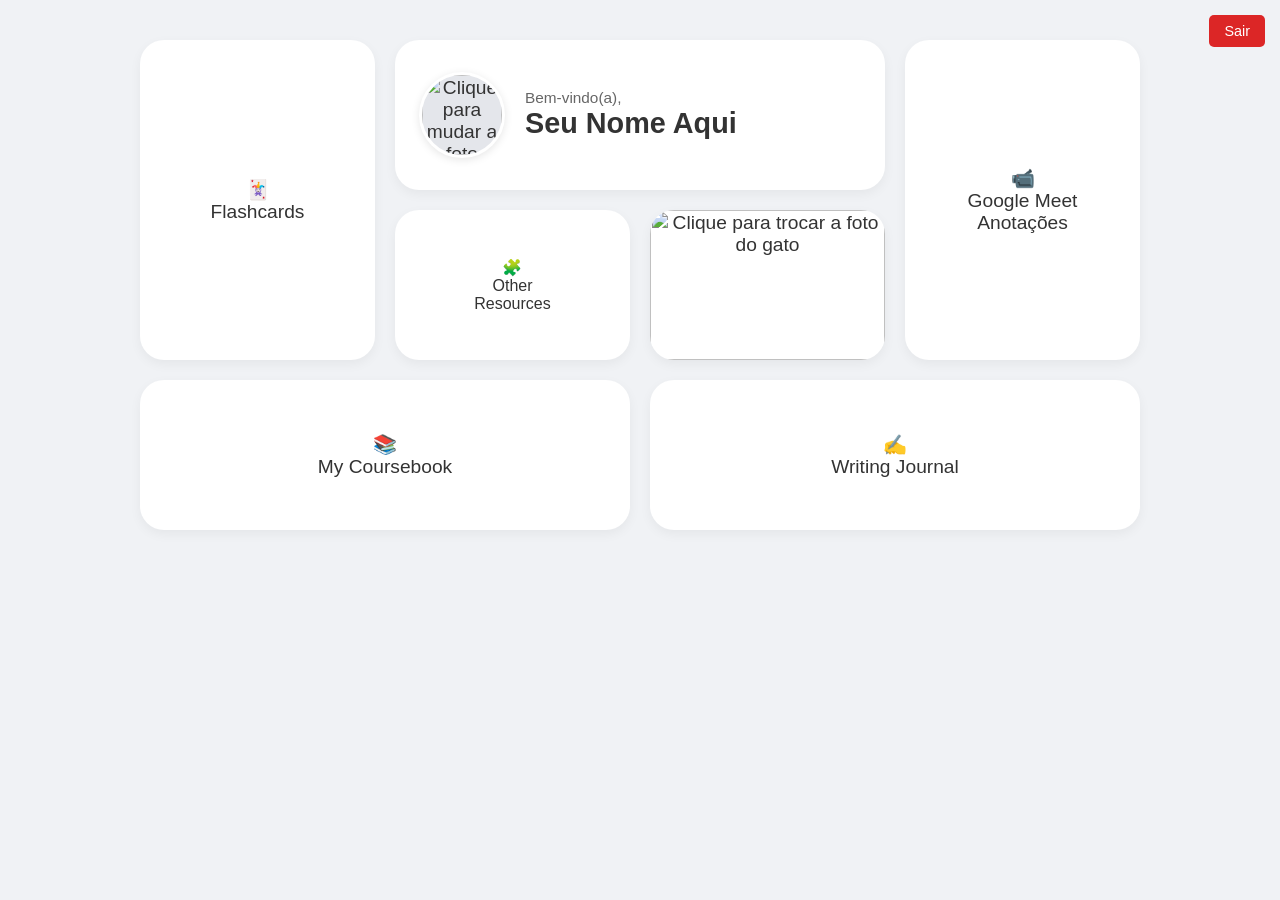
==== dashboard.html @ 0b94dd60 "[add]" ====
<!DOCTYPE html>
<html lang="pt-BR">

<head>
    <meta charset="UTF-8">
    <meta name="viewport" content="width=device-width, initial-scale=1.0">
    <title>Meu Dashboard de Estudos</title>
    <!-- Conectando o arquivo de design (CSS) -->
    <link rel="stylesheet" href="style.css">
</head>

<body>
    <div style="position: absolute; top: 15px; right: 15px;">
        <button id="logout-btn" onclick="signOut()" style="padding: 8px 15px; background-color: #dc2626; color: white; border: none; border-radius: 5px; cursor: pointer; font-size: 0.9em;">Sair</button>
    </div>

    <div class="bento-grid">
        <div class="card flashcards" onclick="abrirAnotacao('Flashcards')">
            🃏<br>Flashcards
        </div>

        <div class="card profile">
            <input type="file" id="upload-foto" accept="image/*" style="display: none;">
            <img src="https://ui-avatars.com/api/?name=User&background=random" id="foto-img" class="foto-perfil"
                title="Clique para mudar a foto">

            <div style="text-align: left; width: 100%;">
                <p style="margin: 0; font-size: 0.8em; color: #666;">Bem-vindo(a),</p>
                <div contenteditable="true" id="nome-txt" class="nome-usuario" onblur="salvarNome()">Seu Nome Aqui</div>
            </div>
        </div>

        <div class="card meet" onclick="abrirAnotacao('Google Meet')">
            📹<br>Google Meet<br>Anotações
        </div>

        <div class="card coursebook" onclick="abrirAnotacao('My Coursebook')">
            📚<br>My Coursebook
        </div>

        <div class="card other" onclick="abrirAnotacao('Other Resources')">
            🧩<br>Other<br>Resources
        </div>
        <div class="card foto-gato-card">
            <input type="file" id="upload-gato" accept="image/*" style="display: none;">
            <img src="https://images.unsplash.com/photo-1514888286974-6c03e2ca1dba?auto=format&fit=crop&w=500&q=80"
                id="img-gato" class="gato-estilo" title="Clique para trocar a foto do gato">
        </div>
        <div class="card journal" onclick="abrirAnotacao('Writing Journal')">
            ✍️<br>Writing Journal
        </div>
    </div>

    <!-- Janela Flutuante de Anotações -->
    <div class="modal-overlay" id="modal">
        <div class="modal-content">
            <h2 id="modal-titulo">Título</h2>

            <!-- Esta div vai receber o texto ou a tabela dinamicamente -->
            <div id="modal-conteudo"></div>

            <button class="btn-fechar" onclick="fecharModal()">Fechar Janela</button>
        </div>
    </div>

    <!-- Supabase -->
    <script src="https://cdn.jsdelivr.net/npm/@supabase/supabase-js@2"></script>
    <!-- Conectando o arquivo de lógica (JavaScript) -->
    <script src="script.js"></script>
</body>

</html>
---- style.css ----
body {
    font-family: 'Segoe UI', Tahoma, Geneva, Verdana, sans-serif;
    background-color: #f0f2f5;
    color: #333;
    margin: 0;
    padding: 40px 20px;
    display: flex;
    justify-content: center;
}

.bento-grid {
    display: grid;
    grid-template-columns: repeat(4, 1fr);
    grid-auto-rows: minmax(150px, auto);
    gap: 20px;
    max-width: 1000px;
    width: 100%;
}

.card {
    background-color: #ffffff;
    border-radius: 24px;
    padding: 24px;
    box-shadow: 0 4px 12px rgba(0, 0, 0, 0.05);
    transition: transform 0.2s, box-shadow 0.2s;
    display: flex;
    flex-direction: column;
    justify-content: center;
    align-items: center;
    text-align: center;
    cursor: pointer;
    font-size: 1.2em;
    font-weight: 500;
}

.card:hover {
    transform: translateY(-4px);
    box-shadow: 0 8px 24px rgba(0, 0, 0, 0.1);
}

.auth-panel {
    max-width: 1000px;
    width: 100%;
    margin: 0 auto 24px auto;
}

.auth-box {
    background: #fff;
    border-radius: 20px;
    box-shadow: 0 4px 12px rgba(0,0,0,0.05);
    padding: 20px;
    display: flex;
    flex-direction: column;
    gap: 14px;
}

.auth-box h3 {
    margin: 0;
    color: #1f2937;
}

.auth-form {
    display: flex;
    flex-wrap: wrap;
    gap: 10px;
    align-items: center;
}

.auth-form input {
    flex: 1 1 180px;
    border: 1px solid #d1d5db;
    border-radius: 12px;
    padding: 12px 14px;
    font-size: 0.95em;
}

.auth-actions {
    display: flex;
    gap: 10px;
    flex-wrap: wrap;
}

.auth-actions button {
    border: none;
    border-radius: 10px;
    padding: 11px 16px;
    cursor: pointer;
    font-weight: 600;
    background: #2563eb;
    color: white;
}

.auth-actions button.secondary {
    background: #e5e7eb;
    color: #111827;
}

.auth-actions button.danger {
    background: #dc2626;
}

.auth-status {
    margin: 0;
    color: #475569;
    font-size: 0.9em;
}

.hidden {
    display: none;
}

.flashcards { grid-column: 1 / 2; grid-row: 1 / 3; }
.profile { 
    grid-column: 2 / 4; 
    grid-row: 1 / 2; 
    cursor: default;
    flex-direction: row;
    gap: 20px;
}
.meet { grid-column: 4 / 5; grid-row: 1 / 3; }
.coursebook { grid-column: 1 / 3; grid-row: 3 / 4; }
/* Other Resources fica na coluna do meio (coluna 2, linha 2) */
.other { 
    grid-column: 2 / 3; 
    grid-row: 2 / 3; 
    font-size: 1em; 
}

/* O card do Gato fica exatamente ao lado, na coluna 3, linha 2 */
.foto-gato-card {
    grid-column: 3 / 4; 
    grid-row: 2 / 3; 
    padding: 0 !important;
    overflow: hidden;
    cursor: pointer;
}

.gato-estilo {
    width: 100%;
    height: 100%;
    object-fit: cover;
    display: block;
    transition: transform 0.3s;
}

.gato-estilo:hover {
    transform: scale(1.05);
}
.journal { grid-column: 3 / 5; grid-row: 3 / 4; }

.foto-perfil {
    width: 80px;
    height: 80px;
    background-color: #e4e6eb;
    border-radius: 50%;
    object-fit: cover;
    cursor: pointer;
    border: 3px solid #fff;
    box-shadow: 0 2px 8px rgba(0,0,0,0.1);
}
.foto-perfil:hover { opacity: 0.8; }

.nome-usuario {
    font-size: 1.5em;
    font-weight: bold;
    border: none;
    outline: none;
    background: transparent;
    width: 100%;
    border-bottom: 2px dashed transparent;
}
.nome-usuario:focus { border-bottom: 2px dashed #ccc; }

.modal-overlay {
    display: none;
    position: fixed;
    top: 0; left: 0; right: 0; bottom: 0;
    background: rgba(0,0,0,0.4);
    justify-content: center;
    align-items: center;
    z-index: 1000;
}

.modal-content {
    background: white;
    padding: 30px;
    border-radius: 20px;
    width: 90%;
    max-width: 500px;
    box-shadow: 0 10px 30px rgba(0,0,0,0.2);
    display: flex;
    flex-direction: column;
}

.modal-content h2 { margin-top: 0; }

textarea {
    width: 100%;
    height: 200px;
    padding: 15px;
    border: 1px solid #ddd;
    border-radius: 12px;
    font-family: inherit;
    resize: none;
    box-sizing: border-box;
    margin-bottom: 15px;
}

.btn-fechar {
    background: #1a73e8;
    color: white;
    border: none;
    padding: 12px;
    border-radius: 10px;
    cursor: pointer;
    font-weight: bold;
    font-size: 1em;
}
.btn-fechar:hover { background: #1557b0; }

@media (max-width: 768px) {
    .bento-grid { grid-template-columns: 1fr; }
    .flashcards, .profile, .meet, .coursebook, .other, .journal {
        grid-column: 1 / -1;
        grid-row: auto;
    }
}

/* Estilos da Tabela de Flashcards */
.tabela-flashcards {
    width: 100%;
    border-collapse: collapse;
    margin-bottom: 20px;
}

.tabela-flashcards th {
    text-align: left;
    color: #666;
    font-weight: normal;
    padding: 10px;
    border-bottom: 2px solid #eee;
}

.tabela-flashcards td {
    padding: 10px;
    border-bottom: 1px solid #eee;
}

.input-tabela {
    width: 100%;
    border: none;
    background: transparent;
    font-size: 1em;
    outline: none;
}

.input-tabela:focus {
    border-bottom: 1px solid #1a73e8;
}

.btn-adicionar-linha {
    background: transparent;
    color: #1a73e8;
    border: 1px dashed #1a73e8;
    padding: 8px 15px;
    border-radius: 6px;
    cursor: pointer;
    font-weight: bold;
    margin-bottom: 15px;
}

.btn-adicionar-linha:hover {
    background: #f0f4f8;
}

.btn-remover {
    color: #ff4d4f;
    background: transparent;
    border: none;
    cursor: pointer;
    font-weight: bold;
}

/* Estilos específicos para a Tabela do Meet */
.tabela-meet {
    width: 100%;
    border-collapse: collapse;
    margin-bottom: 15px;
}

.tabela-meet th {
    text-align: left;
    color: #666;
    font-weight: normal;
    padding: 8px;
    border-bottom: 2px solid #eee;
    font-size: 0.9em;
}

.tabela-meet td {
    padding: 8px;
    border-bottom: 1px solid #eee;
}

.input-meet {
    width: 100%;
    border: none;
    background: transparent;
    font-size: 0.9em;
    outline: none;
}

.input-meet:focus {
    border-bottom: 1px solid #1a73e8;
}

.bloco-observacoes {
    margin-top: 15px;
    border-top: 2px solid #eee;
    padding-top: 15px;
}

.bloco-observacoes label {
    font-size: 0.9em;
    font-weight: bold;
    color: #555;
    margin-bottom: 5px;
    display: block;
}

.bloco-observacoes textarea {
    height: 100px !important; 
}
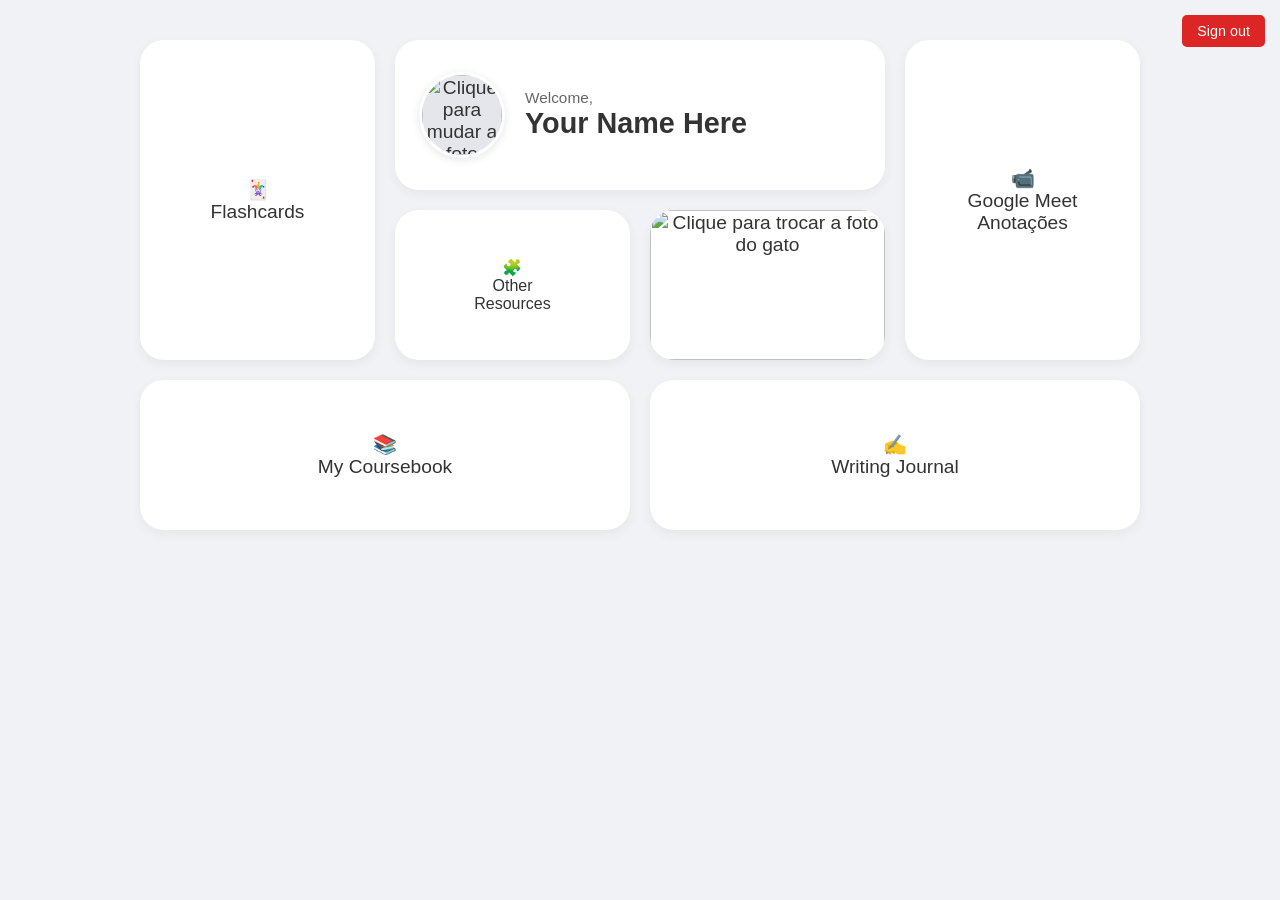
==== commit e2f5c6d5: "[add" ====
--- a/dashboard.html
+++ b/dashboard.html
@@ -1,17 +1,17 @@
 <!DOCTYPE html>
-<html lang="pt-BR">
+<html lang="en">
 
 <head>
     <meta charset="UTF-8">
     <meta name="viewport" content="width=device-width, initial-scale=1.0">
-    <title>Meu Dashboard de Estudos</title>
+    <title>Study Dashboard</title>
     <!-- Conectando o arquivo de design (CSS) -->
     <link rel="stylesheet" href="style.css">
 </head>
 
 <body>
     <div style="position: absolute; top: 15px; right: 15px;">
-        <button id="logout-btn" onclick="signOut()" style="padding: 8px 15px; background-color: #dc2626; color: white; border: none; border-radius: 5px; cursor: pointer; font-size: 0.9em;">Sair</button>
+        <button id="logout-btn" onclick="signOut()" style="padding: 8px 15px; background-color: #dc2626; color: white; border: none; border-radius: 5px; cursor: pointer; font-size: 0.9em;">Sign out</button>
     </div>
 
     <div class="bento-grid">
@@ -25,8 +25,8 @@
                 title="Clique para mudar a foto">
 
             <div style="text-align: left; width: 100%;">
-                <p style="margin: 0; font-size: 0.8em; color: #666;">Bem-vindo(a),</p>
-                <div contenteditable="true" id="nome-txt" class="nome-usuario" onblur="salvarNome()">Seu Nome Aqui</div>
+                <p style="margin: 0; font-size: 0.8em; color: #666;">Welcome,</p>
+                <div contenteditable="true" id="nome-txt" class="nome-usuario" onblur="salvarNome()">Your Name Here</div>
             </div>
         </div>
 
@@ -59,7 +59,7 @@
             <!-- Esta div vai receber o texto ou a tabela dinamicamente -->
             <div id="modal-conteudo"></div>
 
-            <button class="btn-fechar" onclick="fecharModal()">Fechar Janela</button>
+            <button class="btn-fechar" onclick="fecharModal()">Fechar</button>
         </div>
     </div>
 
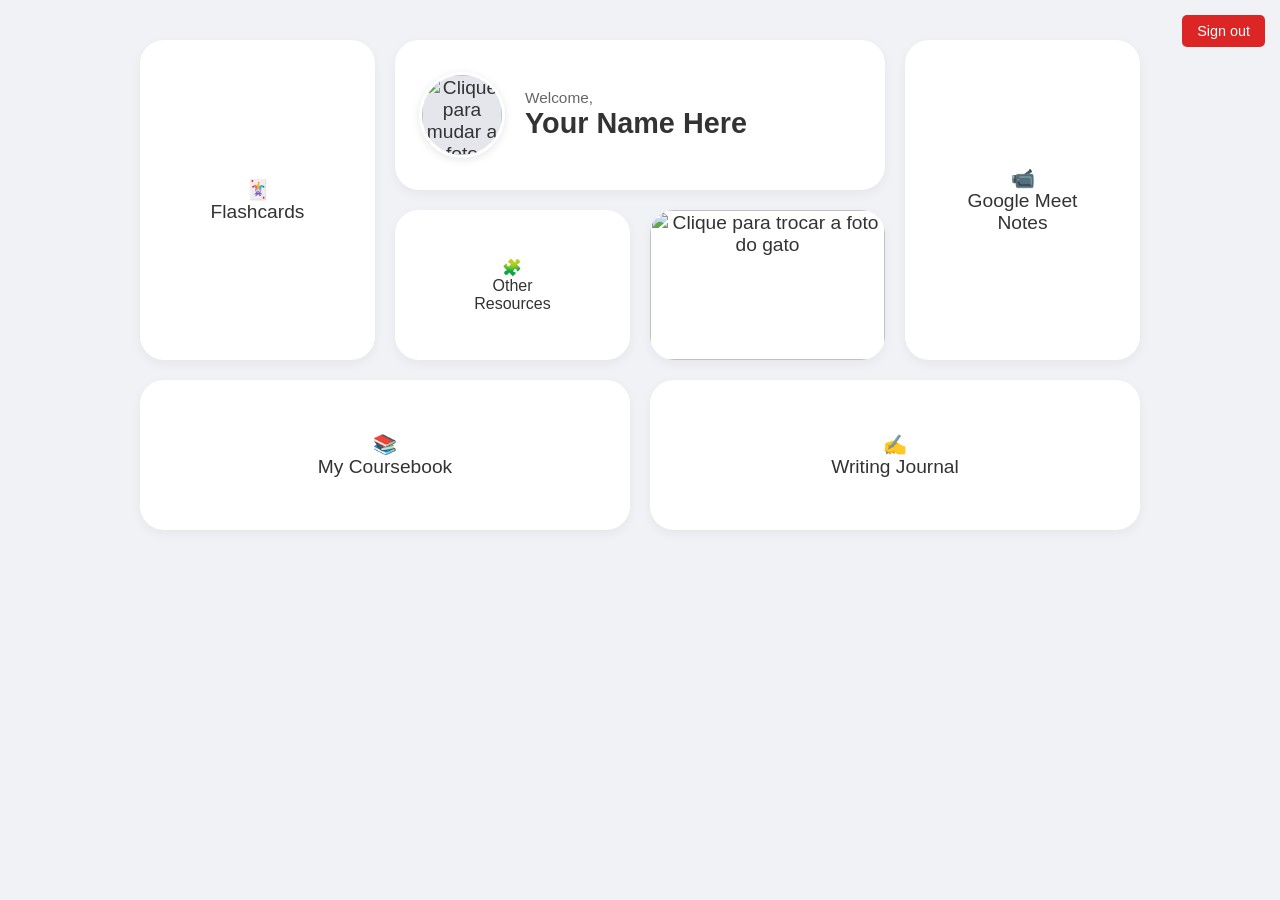
==== commit 8b8f7e85: "[fix]" ====
--- a/dashboard.html
+++ b/dashboard.html
@@ -31,7 +31,7 @@
         </div>
 
         <div class="card meet" onclick="abrirAnotacao('Google Meet')">
-            📹<br>Google Meet<br>Anotações
+            📹<br>Google Meet<br>Notes
         </div>
 
         <div class="card coursebook" onclick="abrirAnotacao('My Coursebook')">
@@ -59,7 +59,7 @@
             <!-- Esta div vai receber o texto ou a tabela dinamicamente -->
             <div id="modal-conteudo"></div>
 
-            <button class="btn-fechar" onclick="fecharModal()">Fechar</button>
+            <button class="btn-fechar" onclick="fecharModal()">Close</button>
         </div>
     </div>
 
--- a/style.css
+++ b/style.css
@@ -219,10 +219,80 @@
 .btn-fechar:hover { background: #1557b0; }
 
 @media (max-width: 768px) {
-    .bento-grid { grid-template-columns: 1fr; }
-    .flashcards, .profile, .meet, .coursebook, .other, .journal {
+    body {
+        padding: 20px 12px;
+    }
+
+    .bento-grid {
+        grid-template-columns: 1fr;
+        gap: 14px;
+    }
+
+    .card {
+        padding: 18px 14px;
+        font-size: 1em;
+        min-height: 120px;
+    }
+
+    .profile {
+        flex-direction: column;
+        align-items: center;
+        text-align: center;
+        gap: 12px;
+    }
+
+    .flashcards, .profile, .meet, .coursebook, .other, .journal, .foto-gato-card {
         grid-column: 1 / -1;
         grid-row: auto;
+    }
+
+    .auth-panel {
+        max-width: 100%;
+    }
+
+    .auth-box {
+        padding: 18px 14px;
+    }
+
+    .auth-form {
+        flex-direction: column;
+        align-items: stretch;
+    }
+
+    .auth-form input,
+    .auth-actions button {
+        width: 100%;
+    }
+
+    .auth-actions {
+        flex-direction: column;
+    }
+
+    .modal-content {
+        width: 92%;
+        max-width: 92vw;
+        padding: 20px 16px;
+        max-height: 90vh;
+        overflow: auto;
+    }
+
+    textarea {
+        height: 180px;
+    }
+
+    .tabela-meet,
+    .tabela-flashcards {
+        display: block;
+        width: 100%;
+        overflow-x: auto;
+        -webkit-overflow-scrolling: touch;
+    }
+
+    .tabela-meet th,
+    .tabela-meet td,
+    .tabela-flashcards th,
+    .tabela-flashcards td {
+        white-space: nowrap;
     }
 }
 
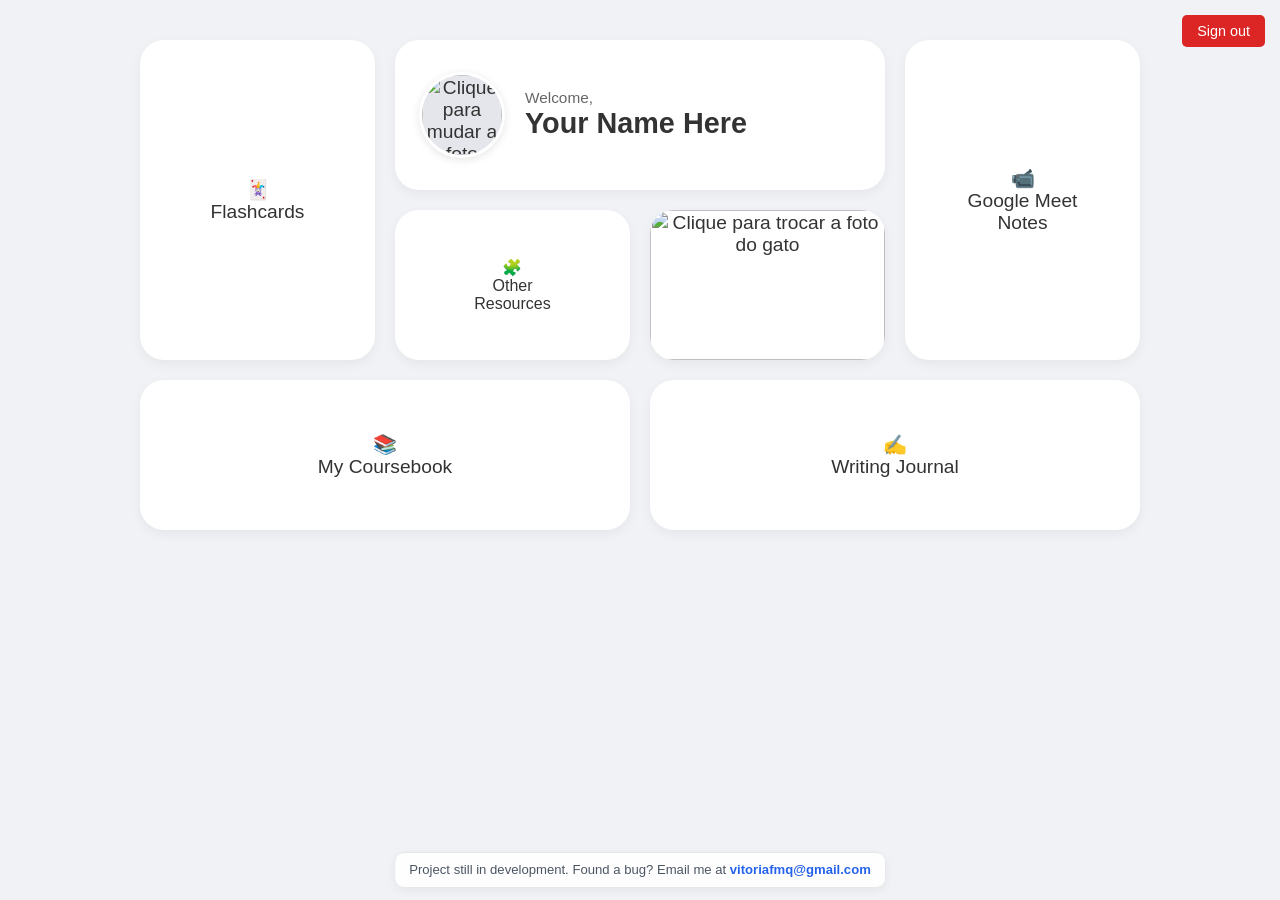
==== commit 7fc9d747: "[add] banner" ====
--- a/dashboard.html
+++ b/dashboard.html
@@ -10,6 +10,10 @@
 </head>
 
 <body>
+    <div class="dev-banner">
+        Project still in development. Found a bug? Email me at <a href="mailto:vitoriafmq@gmail.com">vitoriafmq@gmail.com</a>
+    </div>
+
     <div style="position: absolute; top: 15px; right: 15px;">
         <button id="logout-btn" onclick="signOut()" style="padding: 8px 15px; background-color: #dc2626; color: white; border: none; border-radius: 5px; cursor: pointer; font-size: 0.9em;">Sign out</button>
     </div>
--- a/style.css
+++ b/style.css
@@ -6,6 +6,34 @@
     padding: 40px 20px;
     display: flex;
     justify-content: center;
+}
+
+.dev-banner {
+    position: fixed;
+    bottom: 12px;
+    left: 50%;
+    transform: translateX(-50%);
+    background: rgba(255, 255, 255, 0.9);
+    border: 1px solid #e5e7eb;
+    border-radius: 10px;
+    padding: 8px 14px;
+    font-size: 0.82rem;
+    color: #4b5563;
+    box-shadow: 0 3px 10px rgba(0,0,0,0.05);
+    z-index: 2000;
+    text-align: center;
+    max-width: calc(100% - 24px);
+    line-height: 1.4;
+}
+
+.dev-banner a {
+    color: #2563eb;
+    text-decoration: none;
+    font-weight: 600;
+}
+
+.dev-banner a:hover {
+    text-decoration: underline;
 }
 
 .bento-grid {
@@ -39,7 +67,7 @@
 }
 
 .auth-panel {
-    max-width: 1000px;
+    max-width: 640px;
     width: 100%;
     margin: 0 auto 24px auto;
 }
@@ -48,15 +76,19 @@
     background: #fff;
     border-radius: 20px;
     box-shadow: 0 4px 12px rgba(0,0,0,0.05);
-    padding: 20px;
+    padding: 18px 18px 16px;
     display: flex;
     flex-direction: column;
-    gap: 14px;
+    gap: 12px;
+    max-width: 640px;
+    margin: 0 auto;
 }
 
 .auth-box h3 {
     margin: 0;
     color: #1f2937;
+    font-size: 2.1rem;
+    line-height: 1.1;
 }
 
 .auth-form {
@@ -70,8 +102,10 @@
     flex: 1 1 180px;
     border: 1px solid #d1d5db;
     border-radius: 12px;
-    padding: 12px 14px;
-    font-size: 0.95em;
+    padding: 8px 12px;
+    font-size: 0.88em;
+    min-height: 40px;
+    box-sizing: border-box;
 }
 
 .auth-actions {
@@ -83,11 +117,13 @@
 .auth-actions button {
     border: none;
     border-radius: 10px;
-    padding: 11px 16px;
+    padding: 10px 18px;
     cursor: pointer;
     font-weight: 600;
     background: #2563eb;
     color: white;
+    min-height: 42px;
+    font-size: 1rem;
 }
 
 .auth-actions button.secondary {
@@ -220,7 +256,15 @@
 
 @media (max-width: 768px) {
     body {
-        padding: 20px 12px;
+        padding: 20px 12px 60px;
+    }
+
+    .dev-banner {
+        bottom: 8px;
+        padding: 7px 10px;
+        font-size: 0.75rem;
+        border-radius: 8px;
+        max-width: calc(100% - 16px);
     }
 
     .bento-grid {
@@ -248,24 +292,44 @@
 
     .auth-panel {
         max-width: 100%;
+        margin-bottom: 12px;
     }
 
     .auth-box {
-        padding: 18px 14px;
+        padding: 14px 12px 12px;
+        border-radius: 18px;
+    }
+
+    .auth-box h3 {
+        font-size: 1.5rem;
     }
 
     .auth-form {
+        align-items: stretch;
+        gap: 10px;
+    }
+
+    .auth-form input {
+        width: 100%;
+        box-sizing: border-box;
+        font-size: 0.92rem;
+        min-height: 30px;
+        padding: 8px 10px;
+    }
+
+    .auth-actions {
         flex-direction: column;
-        align-items: stretch;
-    }
-
-    .auth-form input,
+        width: 100%;
+    }
+
     .auth-actions button {
         width: 100%;
-    }
-
-    .auth-actions {
-        flex-direction: column;
+        font-size: 1rem;
+        padding: 12px 14px;
+    }
+
+    .auth-status {
+        font-size: 0.85rem;
     }
 
     .modal-content {
@@ -297,10 +361,37 @@
 }
 
 /* Estilos da Tabela de Flashcards */
+.flashcards-container {
+    max-height: 500px;
+    border: 1px solid #eee;
+    border-radius: 12px;
+    overflow-y: auto;
+    -webkit-overflow-scrolling: touch;
+}
+
 .tabela-flashcards {
     width: 100%;
     border-collapse: collapse;
     margin-bottom: 20px;
+    display: block;
+    -webkit-overflow-scrolling: touch;
+    overflow-x: auto;
+}
+
+.flashcards-container::-webkit-scrollbar {
+    height: 8px;
+}
+
+.flashcards-container::-webkit-scrollbar-track {
+    background: #f1f1f1;
+}
+
+.flashcards-container::-webkit-scrollbar-thumb {
+    background: #888;
+}
+
+.flashcards-container::-webkit-scrollbar-thumb:hover {
+    background: #555;
 }
 
 .tabela-flashcards th {
@@ -309,11 +400,15 @@
     font-weight: normal;
     padding: 10px;
     border-bottom: 2px solid #eee;
+    white-space: nowrap;
+    min-width: 150px;
 }
 
 .tabela-flashcards td {
     padding: 10px;
     border-bottom: 1px solid #eee;
+    white-space: nowrap;
+    min-width: 150px;
 }
 
 .input-tabela {
@@ -356,6 +451,25 @@
     width: 100%;
     border-collapse: collapse;
     margin-bottom: 15px;
+    display: block;
+    overflow-x: auto;
+    -webkit-overflow-scrolling: touch;
+}
+
+.tabela-meet::-webkit-scrollbar {
+    height: 8px;
+}
+
+.tabela-meet::-webkit-scrollbar-track {
+    background: #f1f1f1;
+}
+
+.tabela-meet::-webkit-scrollbar-thumb {
+    background: #888;
+}
+
+.tabela-meet::-webkit-scrollbar-thumb:hover {
+    background: #555;
 }
 
 .tabela-meet th {
@@ -384,6 +498,25 @@
     border-bottom: 1px solid #1a73e8;
 }
 
+.textarea-meet {
+    width: 100%;
+    border: none;
+    background: transparent;
+    font-size: 0.9em;
+    outline: none;
+    resize: none;
+    min-height: 40px;
+    max-height: 200px;
+    font-family: inherit;
+    border-bottom: 1px solid #ddd;
+    padding: 8px 8px;
+    line-height: 1.4;
+}
+
+.textarea-meet:focus {
+    border-bottom: 1px solid #1a73e8;
+}
+
 .bloco-observacoes {
     margin-top: 15px;
     border-top: 2px solid #eee;
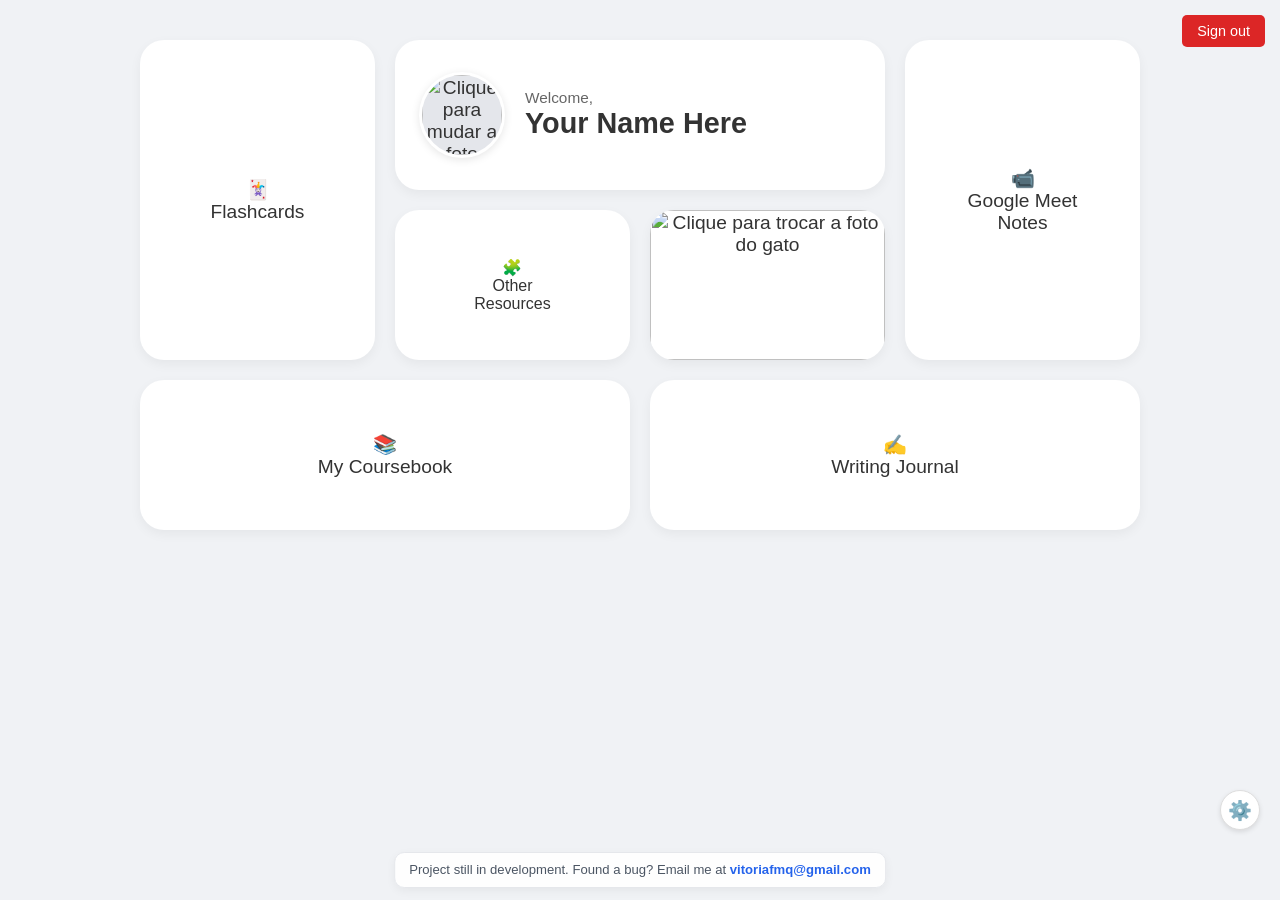
==== commit 66cdc8ed: "[add] background options" ====
--- a/dashboard.html
+++ b/dashboard.html
@@ -67,10 +67,60 @@
         </div>
     </div>
 
+    <button id="btn-config-bg" title="Change Background" style="
+    position: fixed;
+    bottom: 70px; /* Um pouco acima do rodapé */
+    right: 20px;
+    width: 40px;
+    height: 40px;
+    border-radius: 50%;
+    background: #fff;
+    border: 1px solid #ddd;
+    box-shadow: 0 2px 5px rgba(0,0,0,0.1);
+    cursor: pointer;
+    z-index: 1000;
+    display: flex; align-items: center; justify-content: center;
+    font-size: 1.2em;
+    color: #555;
+    ">
+    ⚙️
+    </button>
+
+
+    <div id="modal-config-bg" style="
+    display: none;
+    position: fixed; bottom: 120px; right: 20px;
+    width: 250px; background: white;
+    padding: 20px; border-radius: 8px;
+    box-shadow: 0 4px 15px rgba(0,0,0,0.2);
+    z-index: 1000;
+    ">
+    <h4 style="margin: 0 0 15px 0;">Customize Background</h4>
+    
+    <label style="display: block; margin-bottom: 10px;">
+        <input type="radio" name="bg-type" value="color" checked onclick="toggleBgOption('color')"> Cor Sólida Padrão
+    </label>
+    
+    <label style="display: block; margin-bottom: 10px;">
+        <input type="radio" name="bg-type" value="image" onclick="toggleBgOption('image')"> Upload de Imagem
+    </label>
+    
+    <!-- Input de upload (escondido inicialmente) -->
+    <div id="upload-container" style="display: none; margin-top: 10px;">
+        <input type="file" id="img-upload-input" accept="image/png, image/jpeg" onchange="handleImageUpload(this)">
+        <small style="display: block; color: #888; margin-top: 5px;">Max 5MB (PNG/JPG)</small>
+    </div>
+    
+    <button onclick="closeConfigModal()" style="
+        width: 100%; padding: 8px; background: #1a73e8; color: white;
+        border: none; border-radius: 4px; margin-top: 15px; cursor: pointer;
+    ">Fechar</button>
+    </div>
     <!-- Supabase -->
     <script src="https://cdn.jsdelivr.net/npm/@supabase/supabase-js@2"></script>
     <!-- Conectando o arquivo de lógica (JavaScript) -->
     <script src="script.js"></script>
+    <!-- Botão flutuante de configurações -->
 </body>
 
 </html>
--- a/style.css
+++ b/style.css
@@ -32,6 +32,10 @@
     font-weight: 600;
 }
 
+.dev-banner.hidden {
+    display: none;
+}
+
 .dev-banner a:hover {
     text-decoration: underline;
 }
